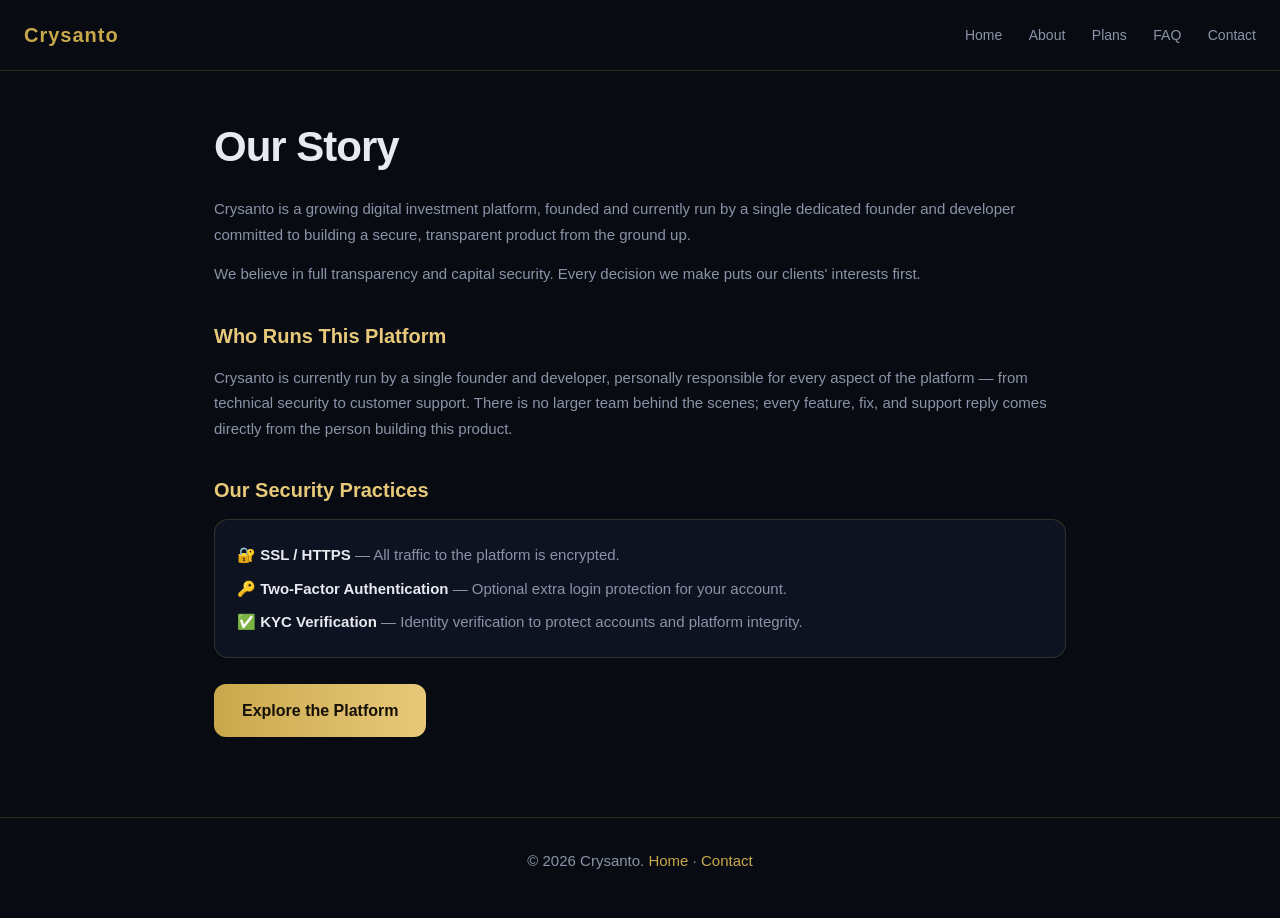
==== about.html @ ce4c8f7b "Create about.html" ====
<!DOCTYPE html>
<html lang="en" dir="ltr">
<head>
<meta charset="UTF-8">
<meta name="viewport" content="width=device-width, initial-scale=1.0">
<title>About Crysanto — Digital Crypto Investment Platform</title>
<meta name="description" content="Crysanto is a growing digital investment platform founded and personally run by a single dedicated developer, focused on transparency, security, and direct support.">
<link rel="canonical" href="https://crysanto.com/about.html">
<meta property="og:title" content="About Crysanto">
<meta property="og:description" content="A growing digital investment platform built and run by a single dedicated founder, focused on transparency and security.">
<meta property="og:url" content="https://crysanto.com/about.html">
<meta property="og:type" content="website">
<link rel="stylesheet" href="pages.css">
</head>
<body>
<header>
  <a class="brand" href="index.html">Crysanto</a>
  <nav>
    <a href="index.html">Home</a>
    <a href="about.html">About</a>
    <a href="plans.html">Plans</a>
    <a href="faq.html">FAQ</a>
    <a href="contact.html">Contact</a>
  </nav>
</header>
<div class="wrap">
  <h1>Our Story</h1>
  <p>Crysanto is a growing digital investment platform, founded and currently run by a single dedicated founder and developer committed to building a secure, transparent product from the ground up.</p>
  <p>We believe in full transparency and capital security. Every decision we make puts our clients' interests first.</p>

  <h2>Who Runs This Platform</h2>
  <p>Crysanto is currently run by a single founder and developer, personally responsible for every aspect of the platform — from technical security to customer support. There is no larger team behind the scenes; every feature, fix, and support reply comes directly from the person building this product.</p>

  <h2>Our Security Practices</h2>
  <div class="card">
    <p style="margin-bottom:8px">🔐 <b style="color:var(--text)">SSL / HTTPS</b> — All traffic to the platform is encrypted.</p>
    <p style="margin-bottom:8px">🔑 <b style="color:var(--text)">Two-Factor Authentication</b> — Optional extra login protection for your account.</p>
    <p style="margin-bottom:0">✅ <b style="color:var(--text)">KYC Verification</b> — Identity verification to protect accounts and platform integrity.</p>
  </div>

  <a class="btn" href="index.html">Explore the Platform</a>
</div>
<footer>
  <p>© 2026 Crysanto. <a href="index.html">Home</a> · <a href="contact.html">Contact</a></p>
</footer>
</body>
</html>
---- pages.css ----
:root{--gold:#C9A84C;--gold-l:#E8C97A;--gold-dim:rgba(201,168,76,0.15);--dark:#080C12;--dark2:#0D1320;--dark3:#111827;--border:rgba(201,168,76,0.2);--text:#E8EAF0;--muted:#8B93A8;--green:#22D3A0;}
*{margin:0;padding:0;box-sizing:border-box}
body{background:var(--dark);color:var(--text);font-family:-apple-system,'Segoe UI',Tahoma,sans-serif;line-height:1.7}
.wrap{max-width:900px;margin:0 auto;padding:40px 24px}
header{border-bottom:1px solid var(--border);padding:18px 24px;display:flex;justify-content:space-between;align-items:center}
header a.brand{color:var(--gold);font-size:20px;font-weight:800;text-decoration:none;letter-spacing:1px}
nav a{color:var(--muted);text-decoration:none;font-size:14px;margin-inline-start:22px}
nav a:hover{color:var(--gold)}
h1{font-size:clamp(28px,4vw,42px);font-weight:800;margin-bottom:14px;letter-spacing:-1px}
h2{font-size:20px;font-weight:700;margin:32px 0 12px;color:var(--gold-l)}
p{color:var(--muted);font-size:15px;margin-bottom:14px}
.card{background:var(--dark2);border:1px solid var(--border);border-radius:14px;padding:22px;margin-bottom:16px}
.btn{display:inline-block;background:linear-gradient(90deg,var(--gold),var(--gold-l));color:#151008;font-weight:800;padding:13px 28px;border-radius:12px;text-decoration:none;margin-top:10px}
.plan-name{font-size:16px;font-weight:800;margin-bottom:10px}
.plan-meta{display:flex;gap:16px;font-size:13px;color:var(--muted)}
footer{border-top:1px solid var(--border);padding:30px 24px;text-align:center;color:var(--muted);font-size:12px;margin-top:40px}
footer a{color:var(--gold);text-decoration:none}
.faq-item{margin-bottom:18px}
.faq-item h3{font-size:14px;font-weight:700;margin-bottom:6px;color:var(--text)}
.contact-item{margin-bottom:14px;font-size:14px}
.contact-item b{color:var(--gold-l)}
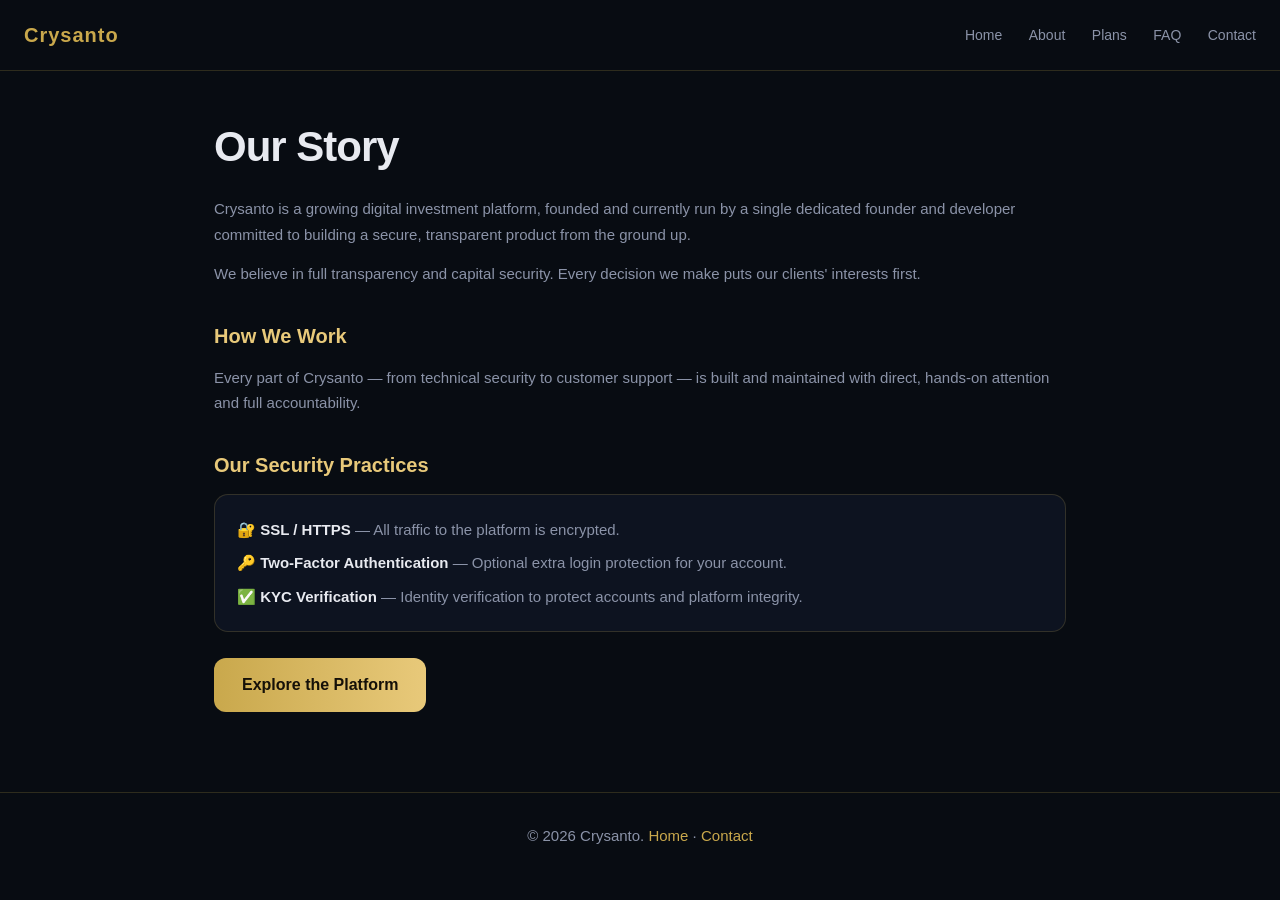
==== commit c3fa7a0d: "Update about.html" ====
--- a/about.html
+++ b/about.html
@@ -28,8 +28,8 @@
   <p>Crysanto is a growing digital investment platform, founded and currently run by a single dedicated founder and developer committed to building a secure, transparent product from the ground up.</p>
   <p>We believe in full transparency and capital security. Every decision we make puts our clients' interests first.</p>
 
-  <h2>Who Runs This Platform</h2>
-  <p>Crysanto is currently run by a single founder and developer, personally responsible for every aspect of the platform — from technical security to customer support. There is no larger team behind the scenes; every feature, fix, and support reply comes directly from the person building this product.</p>
+  <h2>How We Work</h2>
+  <p>Every part of Crysanto — from technical security to customer support — is built and maintained with direct, hands-on attention and full accountability.</p>
 
   <h2>Our Security Practices</h2>
   <div class="card">
